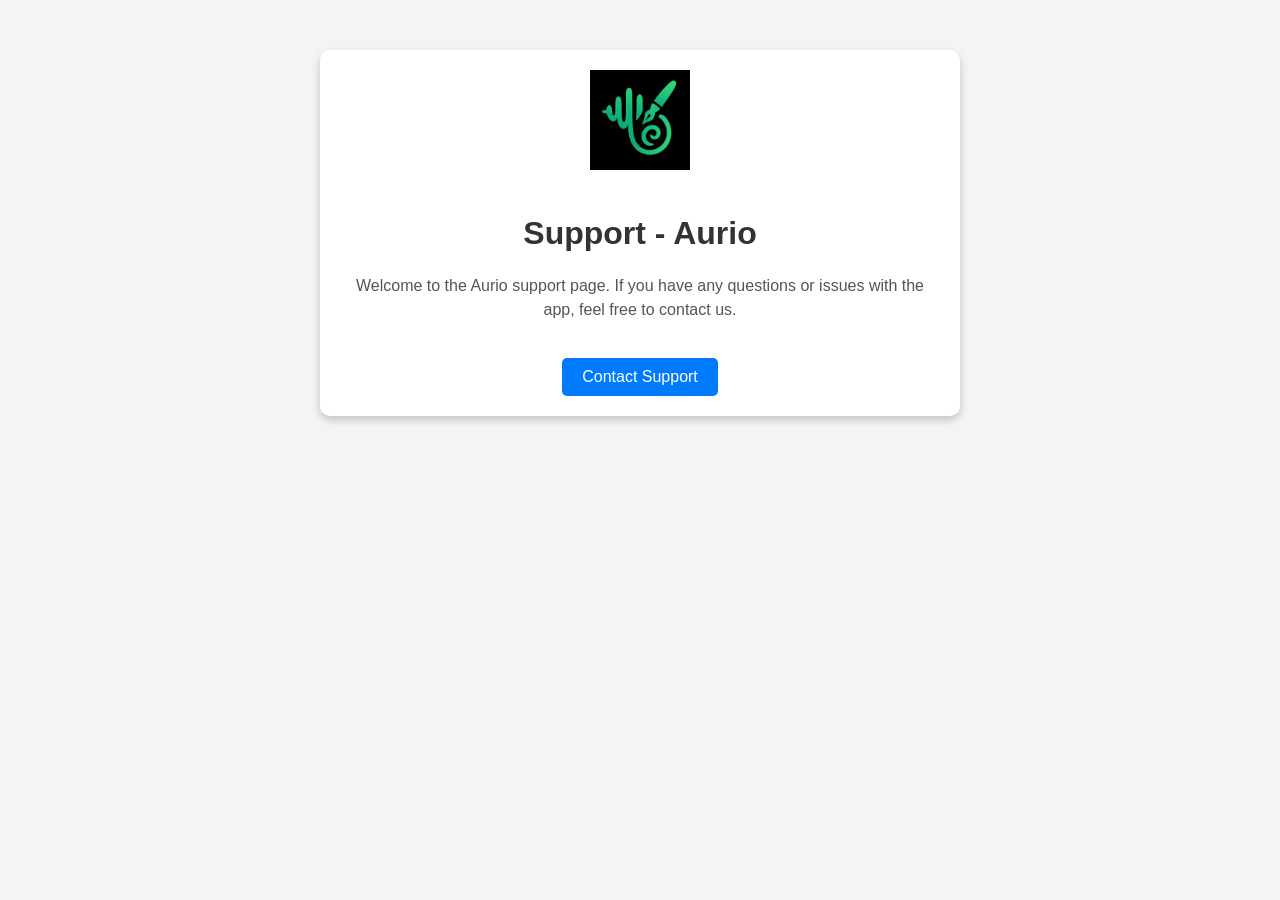
==== index.html @ 2c540f76 "subida support" ====
<!DOCTYPE html>
<html lang="es">
<head>
    <meta charset="UTF-8">
    <meta name="viewport" content="width=device-width, initial-scale=1.0">
    <title>Soporte - Aurio</title>
    <style>
        body {
            font-family: Arial, sans-serif;
            margin: 0;
            padding: 0;
            background-color: #f4f4f4;
            text-align: center;
        }
        .container {
            max-width: 600px;
            margin: 50px auto;
            background: white;
            padding: 20px;
            border-radius: 10px;
            box-shadow: 0 4px 8px rgba(0, 0, 0, 0.2);
        }
        img {
            width: 100px;
            margin-bottom: 20px;
        }
        h1 {
            color: #333;
        }
        p {
            color: #555;
            line-height: 1.5;
        }
        .button {
            display: inline-block;
            margin-top: 20px;
            padding: 10px 20px;
            color: white;
            background-color: #007bff;
            text-decoration: none;
            border-radius: 5px;
            font-size: 16px;
        }
        .button:hover {
            background-color: #0056b3;
        }
    </style>
</head>
<body>
    <div class="container">
        <img src="icono.jpg" alt="App logo">
        <h1>Support - Aurio</h1>
        <p>Welcome to the Aurio support page. If you have any questions or issues with the app, feel free to contact us.</p>
        <a href="mailto:casaxmore@gmail.com" class="button">Contact Support</a>
    </div>
</body>
</html>
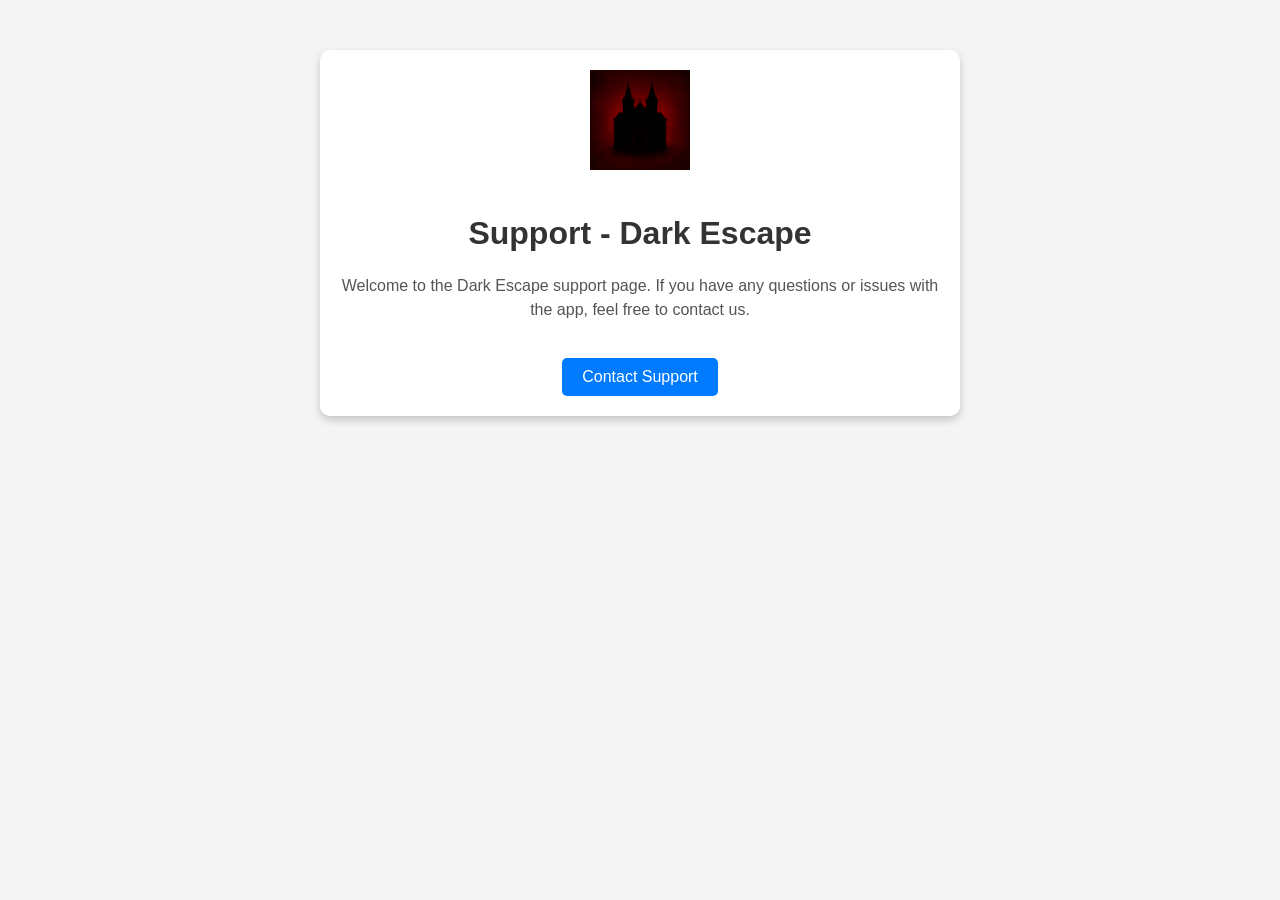
==== commit 74f255a1: "primera subida" ====
--- a/index.html
+++ b/index.html
@@ -3,7 +3,7 @@
 <head>
     <meta charset="UTF-8">
     <meta name="viewport" content="width=device-width, initial-scale=1.0">
-    <title>Soporte - Aurio</title>
+    <title>Soporte - Dark Escape</title>
     <style>
         body {
             font-family: Arial, sans-serif;
@@ -49,8 +49,8 @@
 <body>
     <div class="container">
         <img src="icono.jpg" alt="App logo">
-        <h1>Support - Aurio</h1>
-        <p>Welcome to the Aurio support page. If you have any questions or issues with the app, feel free to contact us.</p>
+        <h1>Support - Dark Escape</h1>
+        <p>Welcome to the Dark Escape support page. If you have any questions or issues with the app, feel free to contact us.</p>
         <a href="mailto:casaxmore@gmail.com" class="button">Contact Support</a>
     </div>
 </body>
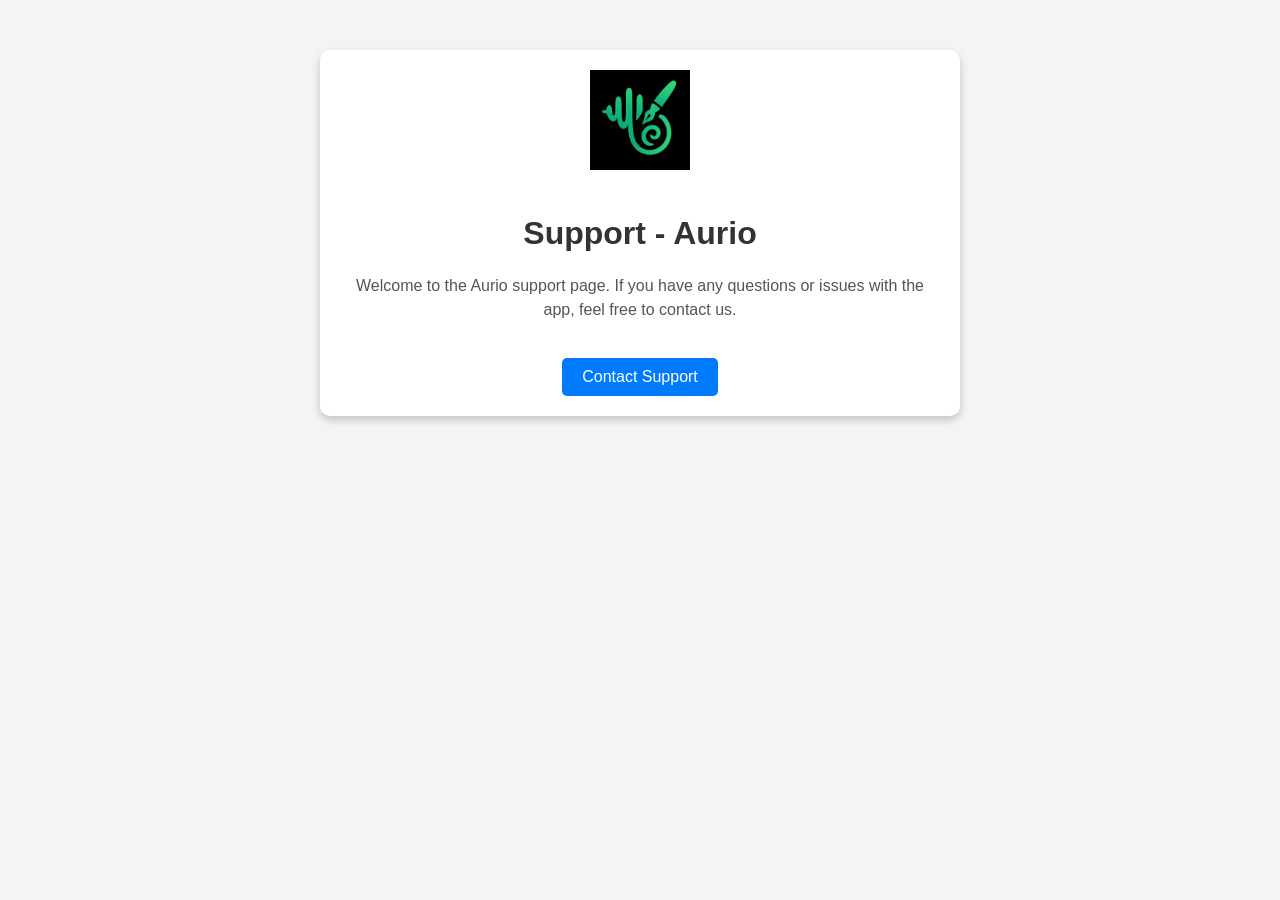
==== commit 77875699: "primera subida" ====
--- a/index.html
+++ b/index.html
@@ -3,7 +3,7 @@
 <head>
     <meta charset="UTF-8">
     <meta name="viewport" content="width=device-width, initial-scale=1.0">
-    <title>Soporte - Dark Escape</title>
+    <title>Soporte - Aurio</title>
     <style>
         body {
             font-family: Arial, sans-serif;
@@ -49,8 +49,8 @@
 <body>
     <div class="container">
         <img src="icono.jpg" alt="App logo">
-        <h1>Support - Dark Escape</h1>
-        <p>Welcome to the Dark Escape support page. If you have any questions or issues with the app, feel free to contact us.</p>
+        <h1>Support - Aurio</h1>
+        <p>Welcome to the Aurio support page. If you have any questions or issues with the app, feel free to contact us.</p>
         <a href="mailto:casaxmore@gmail.com" class="button">Contact Support</a>
     </div>
 </body>
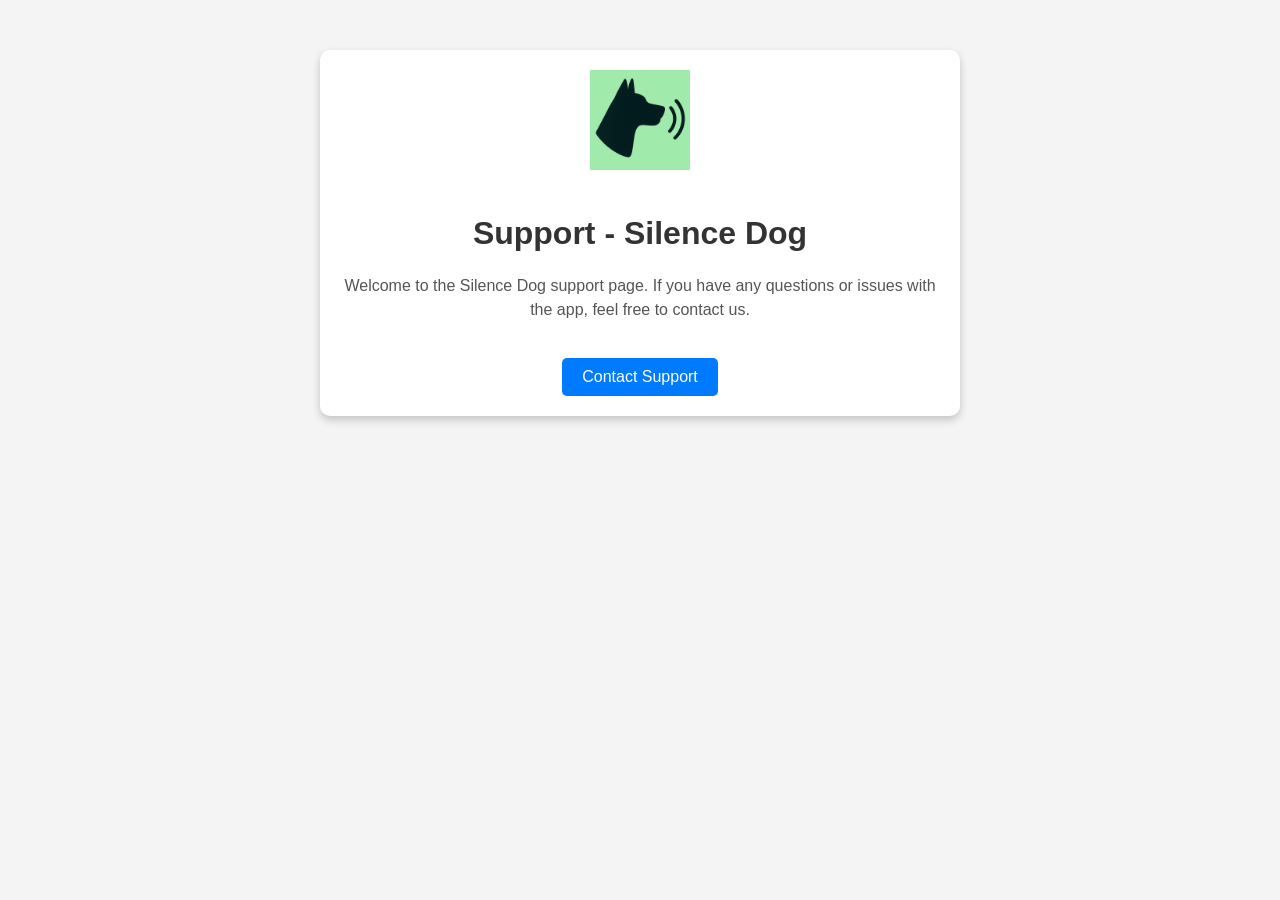
==== commit 0d805615: "subida" ====
--- a/index.html
+++ b/index.html
@@ -3,7 +3,7 @@
 <head>
     <meta charset="UTF-8">
     <meta name="viewport" content="width=device-width, initial-scale=1.0">
-    <title>Soporte - Aurio</title>
+    <title>Soporte - Silence Dog</title>
     <style>
         body {
             font-family: Arial, sans-serif;
@@ -49,8 +49,8 @@
 <body>
     <div class="container">
         <img src="icono.jpg" alt="App logo">
-        <h1>Support - Aurio</h1>
-        <p>Welcome to the Aurio support page. If you have any questions or issues with the app, feel free to contact us.</p>
+        <h1>Support - Silence Dog</h1>
+        <p>Welcome to the Silence Dog support page. If you have any questions or issues with the app, feel free to contact us.</p>
         <a href="mailto:casaxmore@gmail.com" class="button">Contact Support</a>
     </div>
 </body>
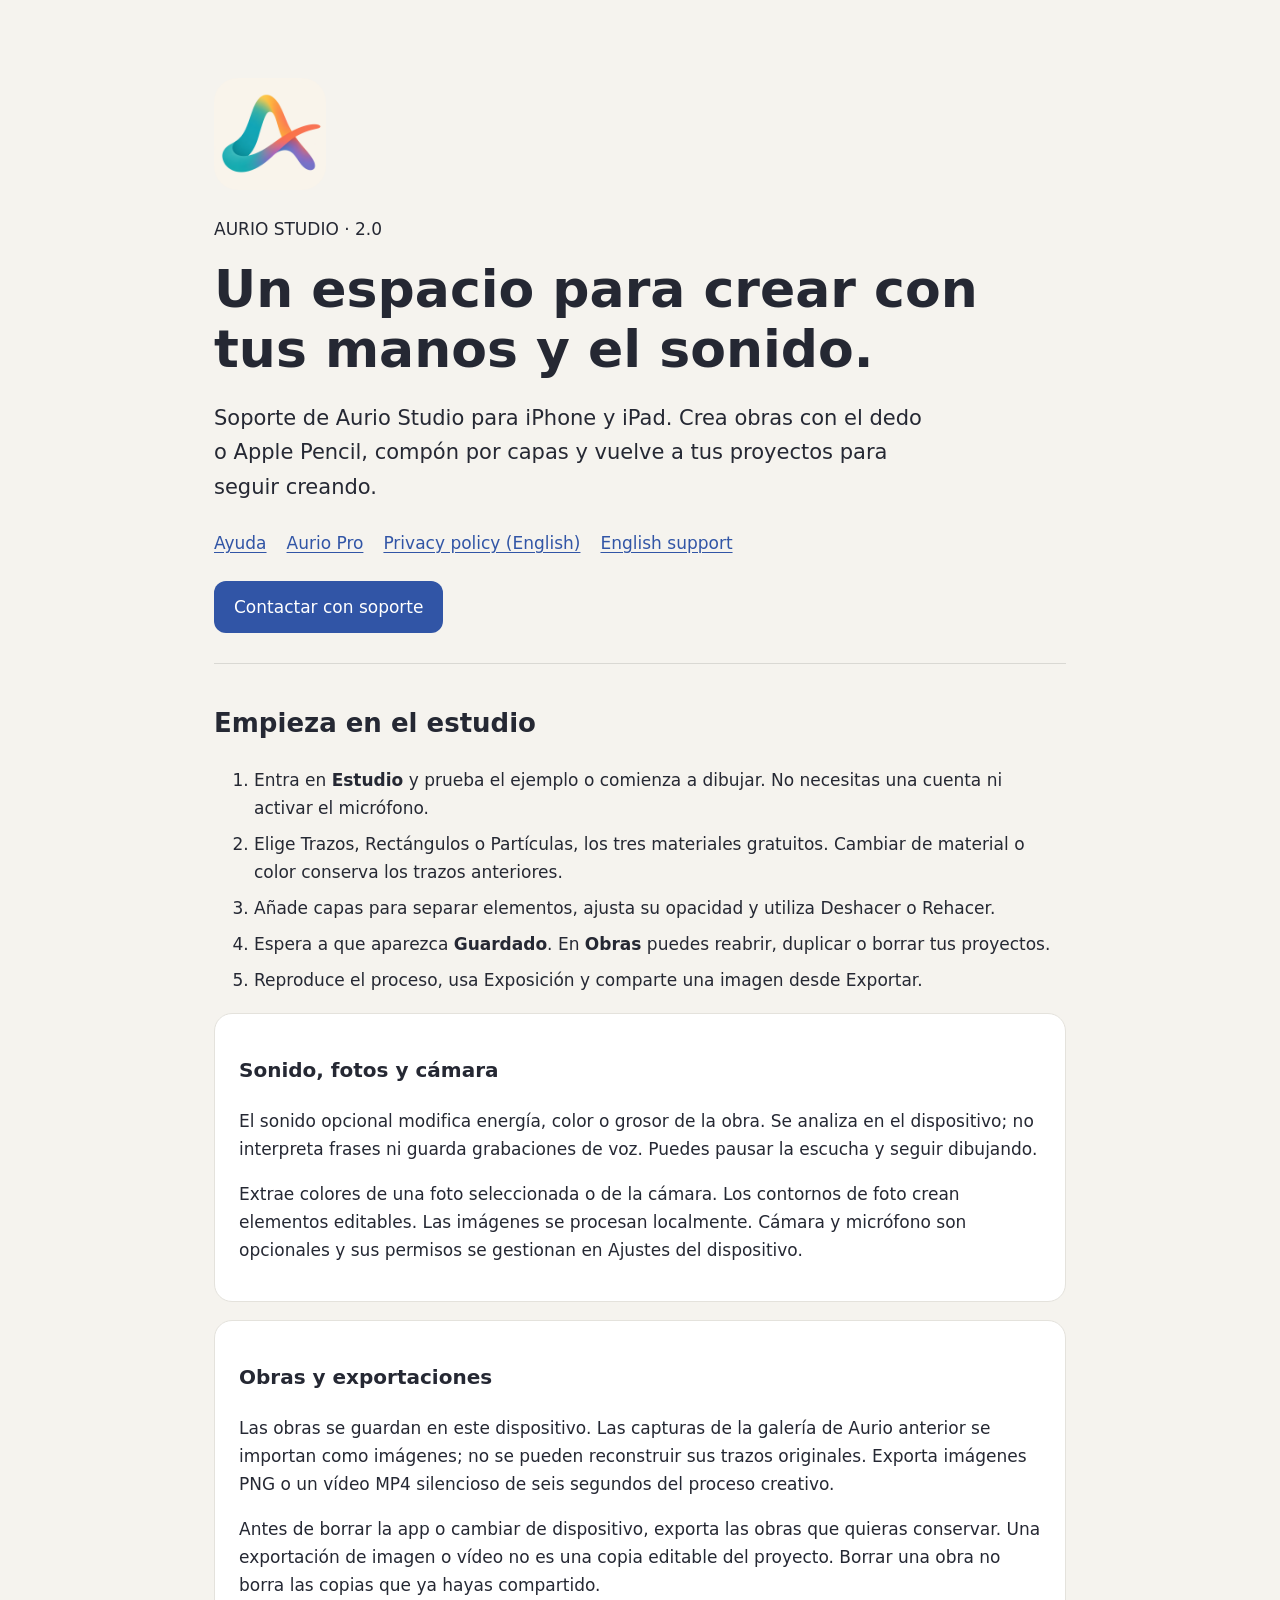
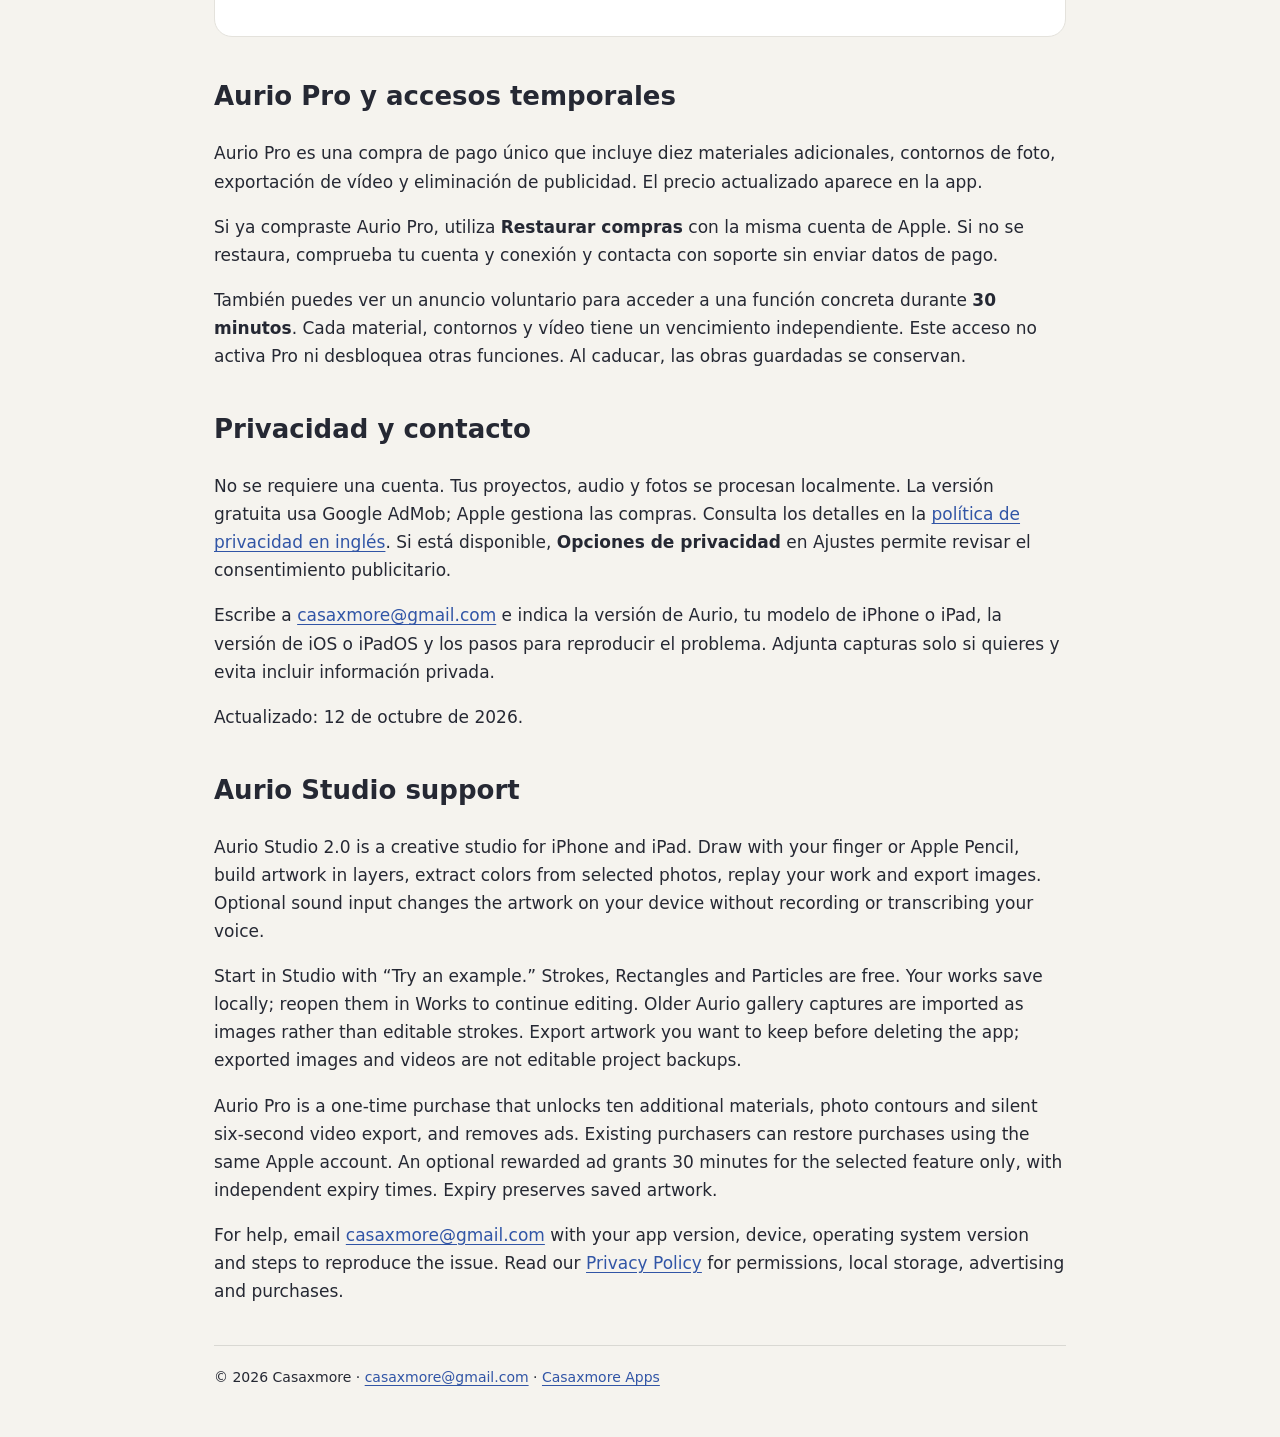
==== commit 2d4daae9: "Update support website for Aurio Studio 2.0" ====
--- a/index.html
+++ b/index.html
@@ -1,57 +1,8 @@
-<!DOCTYPE html>
-<html lang="es">
-<head>
-    <meta charset="UTF-8">
-    <meta name="viewport" content="width=device-width, initial-scale=1.0">
-    <title>Soporte - Silence Dog</title>
-    <style>
-        body {
-            font-family: Arial, sans-serif;
-            margin: 0;
-            padding: 0;
-            background-color: #f4f4f4;
-            text-align: center;
-        }
-        .container {
-            max-width: 600px;
-            margin: 50px auto;
-            background: white;
-            padding: 20px;
-            border-radius: 10px;
-            box-shadow: 0 4px 8px rgba(0, 0, 0, 0.2);
-        }
-        img {
-            width: 100px;
-            margin-bottom: 20px;
-        }
-        h1 {
-            color: #333;
-        }
-        p {
-            color: #555;
-            line-height: 1.5;
-        }
-        .button {
-            display: inline-block;
-            margin-top: 20px;
-            padding: 10px 20px;
-            color: white;
-            background-color: #007bff;
-            text-decoration: none;
-            border-radius: 5px;
-            font-size: 16px;
-        }
-        .button:hover {
-            background-color: #0056b3;
-        }
-    </style>
-</head>
-<body>
-    <div class="container">
-        <img src="icono.jpg" alt="App logo">
-        <h1>Support - Silence Dog</h1>
-        <p>Welcome to the Silence Dog support page. If you have any questions or issues with the app, feel free to contact us.</p>
-        <a href="mailto:casaxmore@gmail.com" class="button">Contact Support</a>
-    </div>
-</body>
-</html>+<!doctype html>
+<html lang="es"><head><meta charset="utf-8"><meta name="viewport" content="width=device-width,initial-scale=1"><meta name="description" content="Aurio Studio support, creative tools, purchases and privacy."><title>Aurio Studio — Soporte y ayuda</title><link rel="icon" href="icono.png"><link rel="stylesheet" href="style.css"></head><body><main><header><img class="icon" src="icono.png" alt="Aurio Studio icon" width="112" height="112"><p>AURIO STUDIO · 2.0</p><h1>Un espacio para crear con tus manos y el sonido.</h1><p class="intro">Soporte de Aurio Studio para iPhone y iPad. Crea obras con el dedo o Apple Pencil, compón por capas y vuelve a tus proyectos para seguir creando.</p><nav aria-label="Navegación"><a href="#ayuda">Ayuda</a><a href="#pro">Aurio Pro</a><a href="privacy.html">Privacy policy (English)</a><a href="#english" lang="en">English support</a></nav><a class="button" href="mailto:casaxmore@gmail.com?subject=Soporte%20Aurio%20Studio">Contactar con soporte</a></header>
+<section id="ayuda"><h2>Empieza en el estudio</h2><ol><li>Entra en <strong>Estudio</strong> y prueba el ejemplo o comienza a dibujar. No necesitas una cuenta ni activar el micrófono.</li><li>Elige Trazos, Rectángulos o Partículas, los tres materiales gratuitos. Cambiar de material o color conserva los trazos anteriores.</li><li>Añade capas para separar elementos, ajusta su opacidad y utiliza Deshacer o Rehacer.</li><li>Espera a que aparezca <strong>Guardado</strong>. En <strong>Obras</strong> puedes reabrir, duplicar o borrar tus proyectos.</li><li>Reproduce el proceso, usa Exposición y comparte una imagen desde Exportar.</li></ol>
+<div class="card"><h3>Sonido, fotos y cámara</h3><p>El sonido opcional modifica energía, color o grosor de la obra. Se analiza en el dispositivo; no interpreta frases ni guarda grabaciones de voz. Puedes pausar la escucha y seguir dibujando.</p><p>Extrae colores de una foto seleccionada o de la cámara. Los contornos de foto crean elementos editables. Las imágenes se procesan localmente. Cámara y micrófono son opcionales y sus permisos se gestionan en Ajustes del dispositivo.</p></div>
+<div class="card"><h3>Obras y exportaciones</h3><p>Las obras se guardan en este dispositivo. Las capturas de la galería de Aurio anterior se importan como imágenes; no se pueden reconstruir sus trazos originales. Exporta imágenes PNG o un vídeo MP4 silencioso de seis segundos del proceso creativo.</p><p>Antes de borrar la app o cambiar de dispositivo, exporta las obras que quieras conservar. Una exportación de imagen o vídeo no es una copia editable del proyecto. Borrar una obra no borra las copias que ya hayas compartido.</p></div></section>
+<section id="pro"><h2>Aurio Pro y accesos temporales</h2><p>Aurio Pro es una compra de pago único que incluye diez materiales adicionales, contornos de foto, exportación de vídeo y eliminación de publicidad. El precio actualizado aparece en la app.</p><p>Si ya compraste Aurio Pro, utiliza <strong>Restaurar compras</strong> con la misma cuenta de Apple. Si no se restaura, comprueba tu cuenta y conexión y contacta con soporte sin enviar datos de pago.</p><p>También puedes ver un anuncio voluntario para acceder a una función concreta durante <strong>30 minutos</strong>. Cada material, contornos y vídeo tiene un vencimiento independiente. Este acceso no activa Pro ni desbloquea otras funciones. Al caducar, las obras guardadas se conservan.</p></section>
+<section><h2>Privacidad y contacto</h2><p>No se requiere una cuenta. Tus proyectos, audio y fotos se procesan localmente. La versión gratuita usa Google AdMob; Apple gestiona las compras. Consulta los detalles en la <a href="privacy.html">política de privacidad en inglés</a>. Si está disponible, <strong>Opciones de privacidad</strong> en Ajustes permite revisar el consentimiento publicitario.</p><p>Escribe a <a href="mailto:casaxmore@gmail.com">casaxmore@gmail.com</a> e indica la versión de Aurio, tu modelo de iPhone o iPad, la versión de iOS o iPadOS y los pasos para reproducir el problema. Adjunta capturas solo si quieres y evita incluir información privada.</p><p>Actualizado: 12 de octubre de 2026.</p></section>
+<section id="english" lang="en"><h2>Aurio Studio support</h2><p>Aurio Studio 2.0 is a creative studio for iPhone and iPad. Draw with your finger or Apple Pencil, build artwork in layers, extract colors from selected photos, replay your work and export images. Optional sound input changes the artwork on your device without recording or transcribing your voice.</p><p>Start in Studio with “Try an example.” Strokes, Rectangles and Particles are free. Your works save locally; reopen them in Works to continue editing. Older Aurio gallery captures are imported as images rather than editable strokes. Export artwork you want to keep before deleting the app; exported images and videos are not editable project backups.</p><p>Aurio Pro is a one-time purchase that unlocks ten additional materials, photo contours and silent six-second video export, and removes ads. Existing purchasers can restore purchases using the same Apple account. An optional rewarded ad grants 30 minutes for the selected feature only, with independent expiry times. Expiry preserves saved artwork.</p><p>For help, email <a href="mailto:casaxmore@gmail.com?subject=Aurio%20Studio%20Support">casaxmore@gmail.com</a> with your app version, device, operating system version and steps to reproduce the issue. Read our <a href="privacy.html">Privacy Policy</a> for permissions, local storage, advertising and purchases.</p></section><footer>© 2026 Casaxmore · <a href="mailto:casaxmore@gmail.com">casaxmore@gmail.com</a> · <a href="https://casaxmore.github.io/casaxmore-apps/">Casaxmore Apps</a></footer></main></body></html>
--- a/style.css
+++ b/style.css
@@ -0,0 +1 @@
+*{box-sizing:border-box}body{margin:0;background:#f5f3ee;color:#252833;font:17px/1.65 system-ui,-apple-system,sans-serif}main{max-width:900px;margin:auto;padding:48px 24px}header{padding:30px 0;border-bottom:1px solid #d9d8d3}h1{font-size:clamp(32px,6vw,52px);line-height:1.15;margin:16px 0}h2{font-size:26px;margin-top:38px}h3{font-size:20px}a{color:#3155a6;text-underline-offset:3px}nav{display:flex;flex-wrap:wrap;gap:20px;margin:24px 0}.icon{width:112px;height:112px;border-radius:24px}.intro{font-size:21px;max-width:720px}.card{padding:20px 24px;background:#fff;border-radius:18px;margin:18px 0;border:1px solid #e4e2dc}.button{display:inline-block;background:#3155a6;color:#fff;padding:12px 20px;border-radius:12px;text-decoration:none}footer{border-top:1px solid #d9d8d3;margin-top:40px;padding-top:20px;font-size:14px}li{margin:8px 0}a:focus-visible{outline:3px solid #9e59b3;outline-offset:4px}
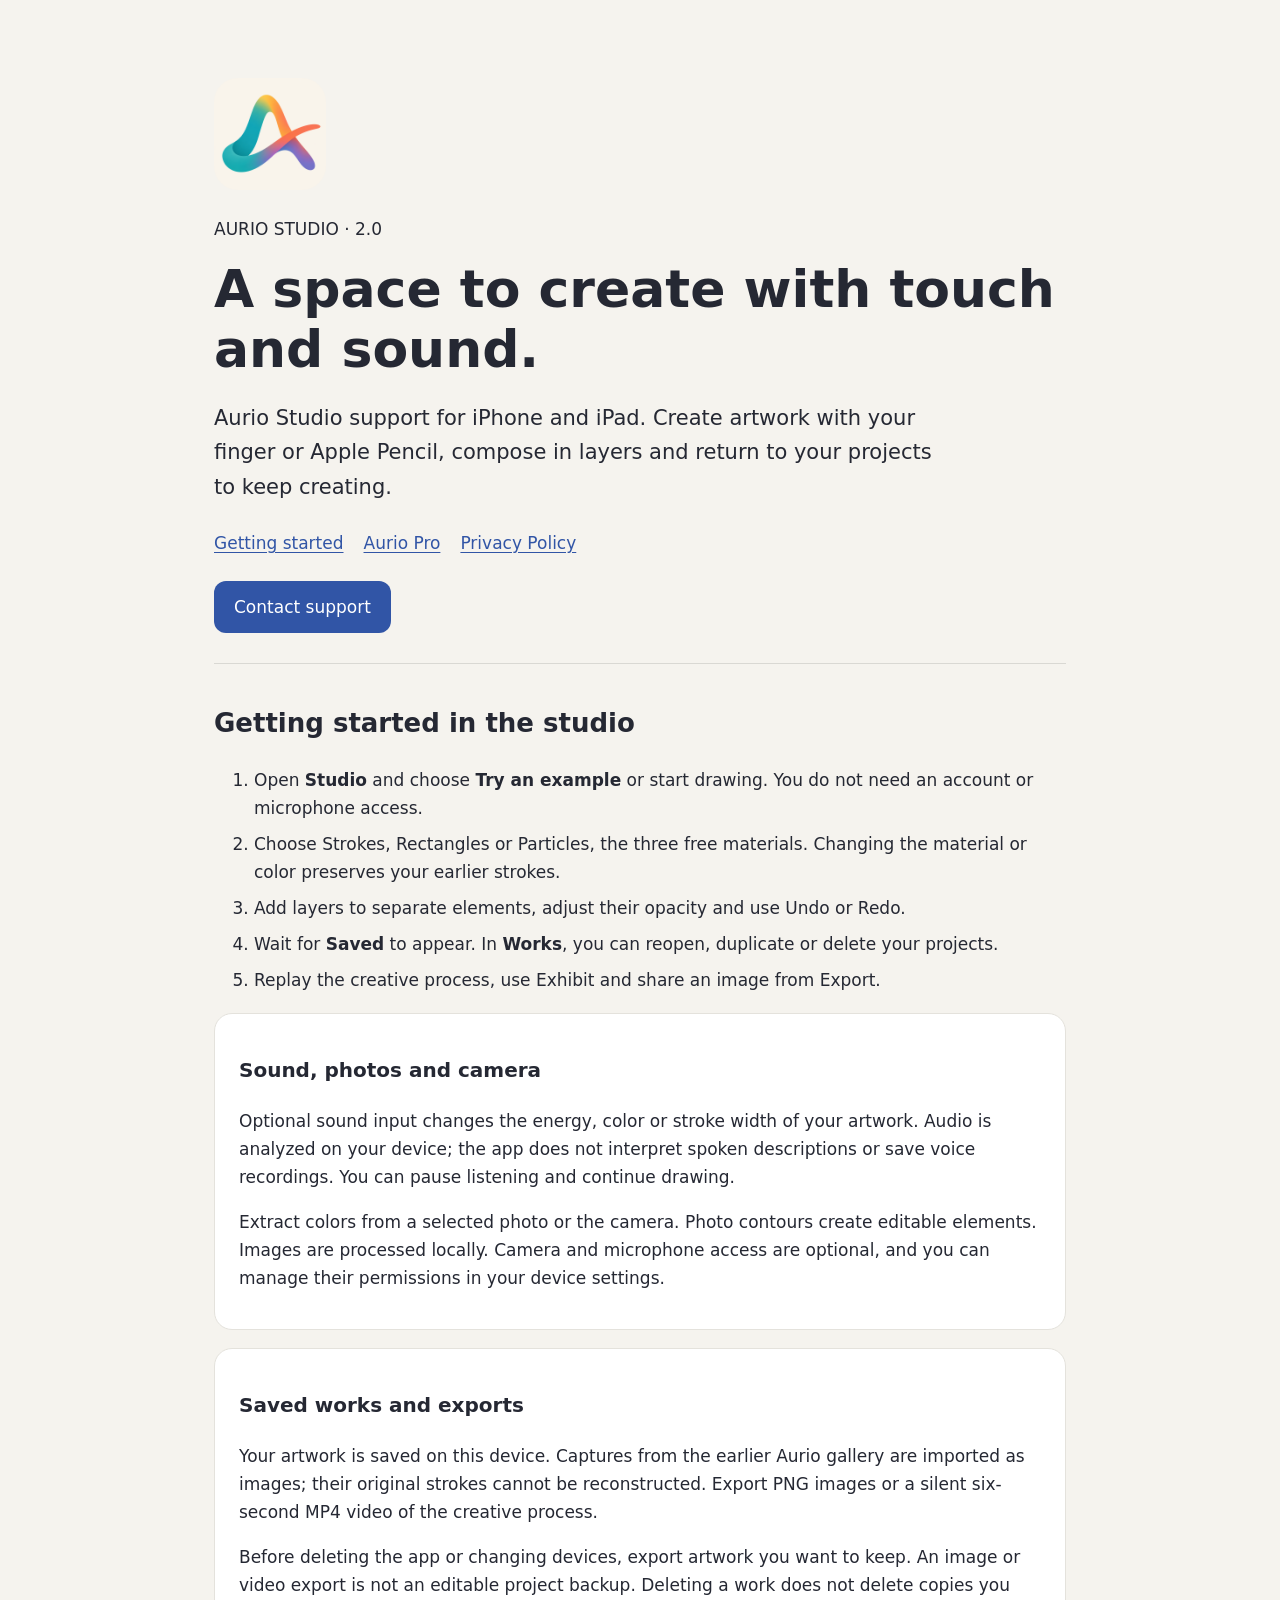
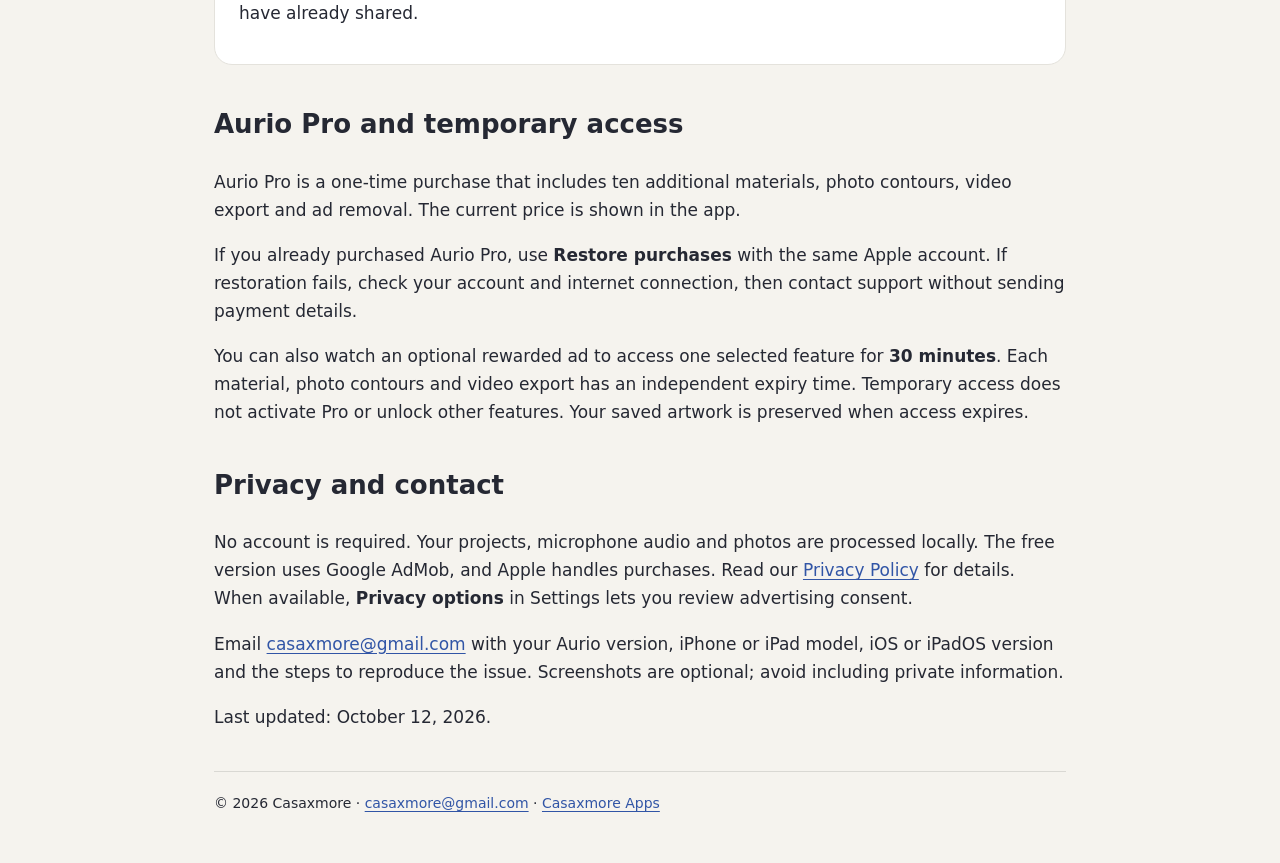
==== commit e7d18e2d: "Make Aurio Studio support page fully English" ====
--- a/index.html
+++ b/index.html
@@ -1,8 +1,36 @@
 <!doctype html>
-<html lang="es"><head><meta charset="utf-8"><meta name="viewport" content="width=device-width,initial-scale=1"><meta name="description" content="Aurio Studio support, creative tools, purchases and privacy."><title>Aurio Studio — Soporte y ayuda</title><link rel="icon" href="icono.png"><link rel="stylesheet" href="style.css"></head><body><main><header><img class="icon" src="icono.png" alt="Aurio Studio icon" width="112" height="112"><p>AURIO STUDIO · 2.0</p><h1>Un espacio para crear con tus manos y el sonido.</h1><p class="intro">Soporte de Aurio Studio para iPhone y iPad. Crea obras con el dedo o Apple Pencil, compón por capas y vuelve a tus proyectos para seguir creando.</p><nav aria-label="Navegación"><a href="#ayuda">Ayuda</a><a href="#pro">Aurio Pro</a><a href="privacy.html">Privacy policy (English)</a><a href="#english" lang="en">English support</a></nav><a class="button" href="mailto:casaxmore@gmail.com?subject=Soporte%20Aurio%20Studio">Contactar con soporte</a></header>
-<section id="ayuda"><h2>Empieza en el estudio</h2><ol><li>Entra en <strong>Estudio</strong> y prueba el ejemplo o comienza a dibujar. No necesitas una cuenta ni activar el micrófono.</li><li>Elige Trazos, Rectángulos o Partículas, los tres materiales gratuitos. Cambiar de material o color conserva los trazos anteriores.</li><li>Añade capas para separar elementos, ajusta su opacidad y utiliza Deshacer o Rehacer.</li><li>Espera a que aparezca <strong>Guardado</strong>. En <strong>Obras</strong> puedes reabrir, duplicar o borrar tus proyectos.</li><li>Reproduce el proceso, usa Exposición y comparte una imagen desde Exportar.</li></ol>
-<div class="card"><h3>Sonido, fotos y cámara</h3><p>El sonido opcional modifica energía, color o grosor de la obra. Se analiza en el dispositivo; no interpreta frases ni guarda grabaciones de voz. Puedes pausar la escucha y seguir dibujando.</p><p>Extrae colores de una foto seleccionada o de la cámara. Los contornos de foto crean elementos editables. Las imágenes se procesan localmente. Cámara y micrófono son opcionales y sus permisos se gestionan en Ajustes del dispositivo.</p></div>
-<div class="card"><h3>Obras y exportaciones</h3><p>Las obras se guardan en este dispositivo. Las capturas de la galería de Aurio anterior se importan como imágenes; no se pueden reconstruir sus trazos originales. Exporta imágenes PNG o un vídeo MP4 silencioso de seis segundos del proceso creativo.</p><p>Antes de borrar la app o cambiar de dispositivo, exporta las obras que quieras conservar. Una exportación de imagen o vídeo no es una copia editable del proyecto. Borrar una obra no borra las copias que ya hayas compartido.</p></div></section>
-<section id="pro"><h2>Aurio Pro y accesos temporales</h2><p>Aurio Pro es una compra de pago único que incluye diez materiales adicionales, contornos de foto, exportación de vídeo y eliminación de publicidad. El precio actualizado aparece en la app.</p><p>Si ya compraste Aurio Pro, utiliza <strong>Restaurar compras</strong> con la misma cuenta de Apple. Si no se restaura, comprueba tu cuenta y conexión y contacta con soporte sin enviar datos de pago.</p><p>También puedes ver un anuncio voluntario para acceder a una función concreta durante <strong>30 minutos</strong>. Cada material, contornos y vídeo tiene un vencimiento independiente. Este acceso no activa Pro ni desbloquea otras funciones. Al caducar, las obras guardadas se conservan.</p></section>
-<section><h2>Privacidad y contacto</h2><p>No se requiere una cuenta. Tus proyectos, audio y fotos se procesan localmente. La versión gratuita usa Google AdMob; Apple gestiona las compras. Consulta los detalles en la <a href="privacy.html">política de privacidad en inglés</a>. Si está disponible, <strong>Opciones de privacidad</strong> en Ajustes permite revisar el consentimiento publicitario.</p><p>Escribe a <a href="mailto:casaxmore@gmail.com">casaxmore@gmail.com</a> e indica la versión de Aurio, tu modelo de iPhone o iPad, la versión de iOS o iPadOS y los pasos para reproducir el problema. Adjunta capturas solo si quieres y evita incluir información privada.</p><p>Actualizado: 12 de octubre de 2026.</p></section>
-<section id="english" lang="en"><h2>Aurio Studio support</h2><p>Aurio Studio 2.0 is a creative studio for iPhone and iPad. Draw with your finger or Apple Pencil, build artwork in layers, extract colors from selected photos, replay your work and export images. Optional sound input changes the artwork on your device without recording or transcribing your voice.</p><p>Start in Studio with “Try an example.” Strokes, Rectangles and Particles are free. Your works save locally; reopen them in Works to continue editing. Older Aurio gallery captures are imported as images rather than editable strokes. Export artwork you want to keep before deleting the app; exported images and videos are not editable project backups.</p><p>Aurio Pro is a one-time purchase that unlocks ten additional materials, photo contours and silent six-second video export, and removes ads. Existing purchasers can restore purchases using the same Apple account. An optional rewarded ad grants 30 minutes for the selected feature only, with independent expiry times. Expiry preserves saved artwork.</p><p>For help, email <a href="mailto:casaxmore@gmail.com?subject=Aurio%20Studio%20Support">casaxmore@gmail.com</a> with your app version, device, operating system version and steps to reproduce the issue. Read our <a href="privacy.html">Privacy Policy</a> for permissions, local storage, advertising and purchases.</p></section><footer>© 2026 Casaxmore · <a href="mailto:casaxmore@gmail.com">casaxmore@gmail.com</a> · <a href="https://casaxmore.github.io/casaxmore-apps/">Casaxmore Apps</a></footer></main></body></html>
+<html lang="en"><head><meta charset="utf-8"><meta name="viewport" content="width=device-width,initial-scale=1"><meta name="description" content="Aurio Studio support, creative tools, purchases and privacy."><title>Aurio Studio — Support and help</title><link rel="icon" href="icono.png"><link rel="stylesheet" href="style.css"></head><body><main><header>
+<img class="icon" src="icono.png" alt="Aurio Studio icon" width="112" height="112">
+<p>AURIO STUDIO · 2.0</p>
+<h1>A space to create with touch and sound.</h1>
+<p class="intro">Aurio Studio support for iPhone and iPad. Create artwork with your finger or Apple Pencil, compose in layers and return to your projects to keep creating.</p>
+<nav aria-label="Navigation"><a href="#help">Getting started</a><a href="#pro">Aurio Pro</a><a href="privacy.html">Privacy Policy</a></nav>
+<a class="button" href="mailto:casaxmore@gmail.com?subject=Aurio%20Studio%20Support">Contact support</a>
+</header>
+<section id="help">
+<h2>Getting started in the studio</h2>
+<ol>
+<li>Open <strong>Studio</strong> and choose <strong>Try an example</strong> or start drawing. You do not need an account or microphone access.</li>
+<li>Choose Strokes, Rectangles or Particles, the three free materials. Changing the material or color preserves your earlier strokes.</li>
+<li>Add layers to separate elements, adjust their opacity and use Undo or Redo.</li>
+<li>Wait for <strong>Saved</strong> to appear. In <strong>Works</strong>, you can reopen, duplicate or delete your projects.</li>
+<li>Replay the creative process, use Exhibit and share an image from Export.</li>
+</ol>
+<div class="card"><h3>Sound, photos and camera</h3>
+<p>Optional sound input changes the energy, color or stroke width of your artwork. Audio is analyzed on your device; the app does not interpret spoken descriptions or save voice recordings. You can pause listening and continue drawing.</p>
+<p>Extract colors from a selected photo or the camera. Photo contours create editable elements. Images are processed locally. Camera and microphone access are optional, and you can manage their permissions in your device settings.</p></div>
+<div class="card"><h3>Saved works and exports</h3>
+<p>Your artwork is saved on this device. Captures from the earlier Aurio gallery are imported as images; their original strokes cannot be reconstructed. Export PNG images or a silent six-second MP4 video of the creative process.</p>
+<p>Before deleting the app or changing devices, export artwork you want to keep. An image or video export is not an editable project backup. Deleting a work does not delete copies you have already shared.</p></div>
+</section>
+<section id="pro"><h2>Aurio Pro and temporary access</h2>
+<p>Aurio Pro is a one-time purchase that includes ten additional materials, photo contours, video export and ad removal. The current price is shown in the app.</p>
+<p>If you already purchased Aurio Pro, use <strong>Restore purchases</strong> with the same Apple account. If restoration fails, check your account and internet connection, then contact support without sending payment details.</p>
+<p>You can also watch an optional rewarded ad to access one selected feature for <strong>30 minutes</strong>. Each material, photo contours and video export has an independent expiry time. Temporary access does not activate Pro or unlock other features. Your saved artwork is preserved when access expires.</p>
+</section>
+<section><h2>Privacy and contact</h2>
+<p>No account is required. Your projects, microphone audio and photos are processed locally. The free version uses Google AdMob, and Apple handles purchases. Read our <a href="privacy.html">Privacy Policy</a> for details. When available, <strong>Privacy options</strong> in Settings lets you review advertising consent.</p>
+<p>Email <a href="mailto:casaxmore@gmail.com">casaxmore@gmail.com</a> with your Aurio version, iPhone or iPad model, iOS or iPadOS version and the steps to reproduce the issue. Screenshots are optional; avoid including private information.</p>
+<p>Last updated: October 12, 2026.</p>
+</section>
+<footer>© 2026 Casaxmore · <a href="mailto:casaxmore@gmail.com">casaxmore@gmail.com</a> · <a href="https://casaxmore.github.io/casaxmore-apps/">Casaxmore Apps</a></footer></main></body></html>
